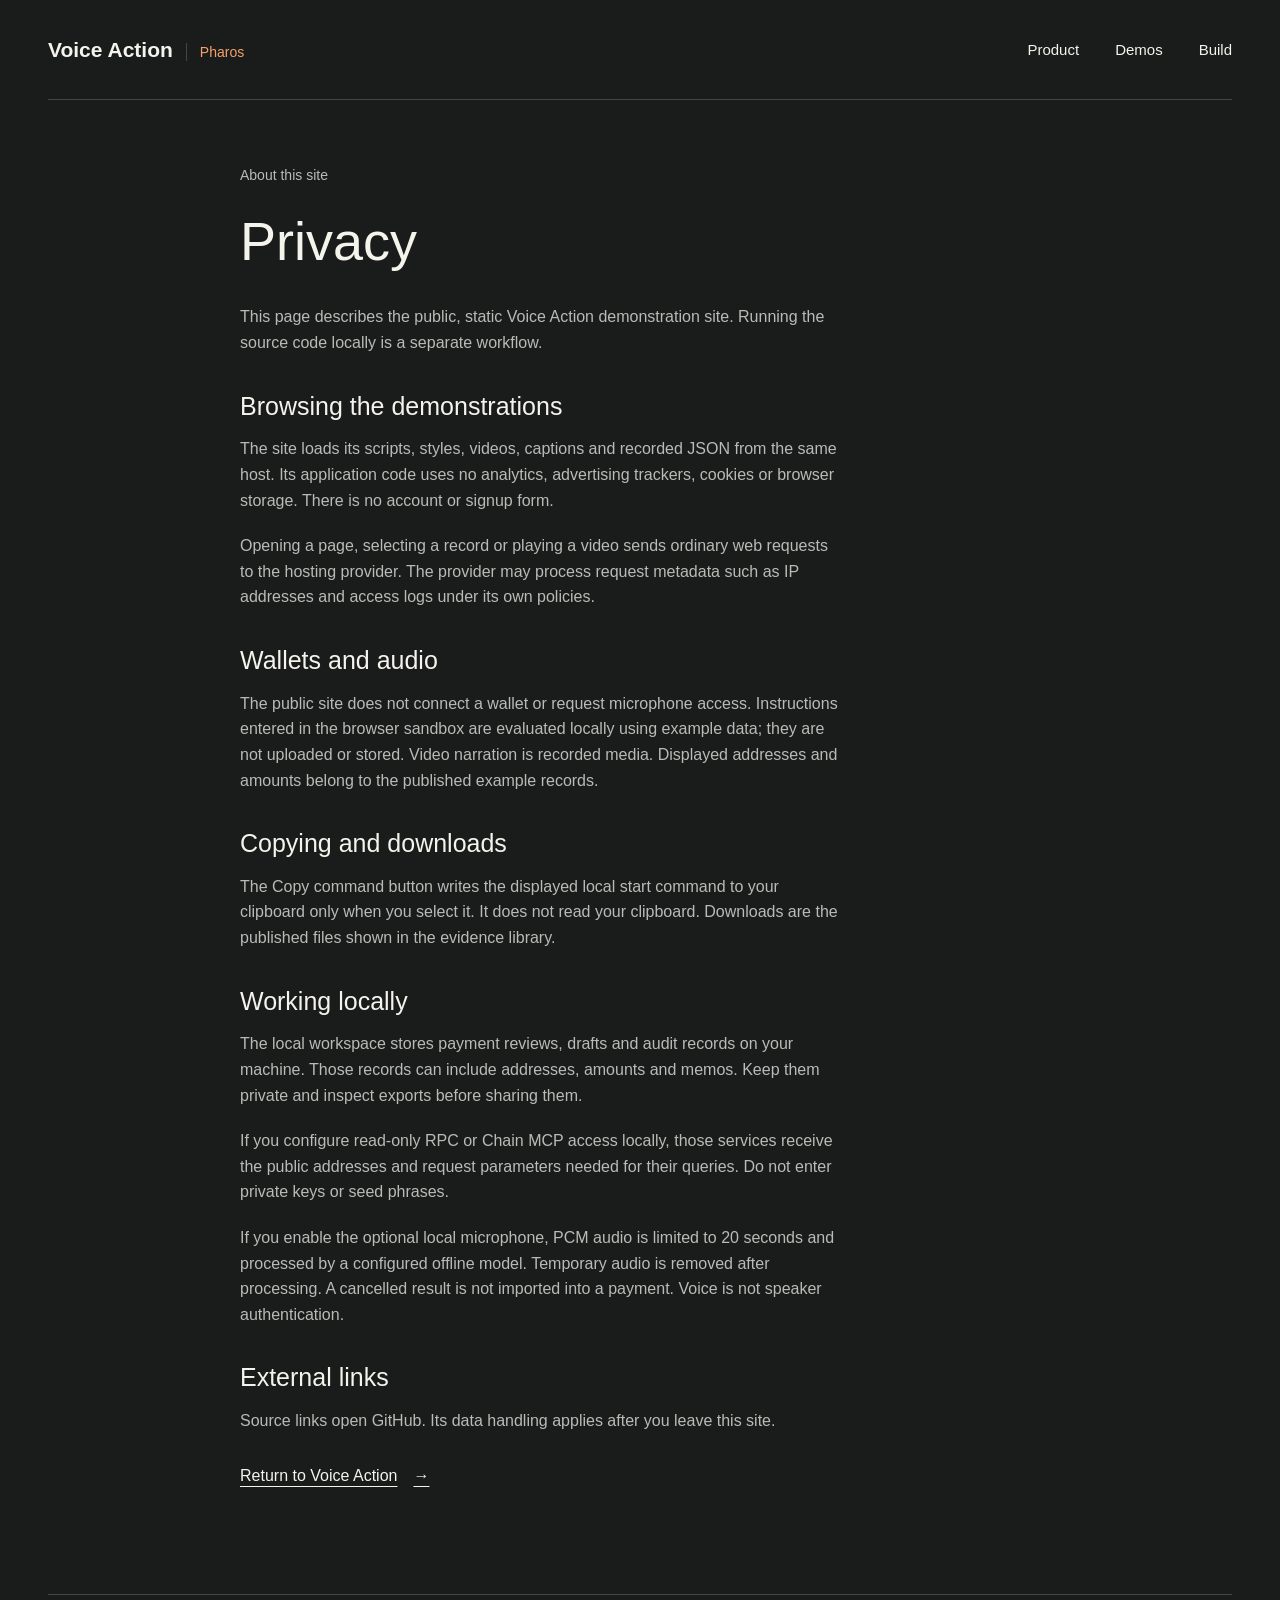
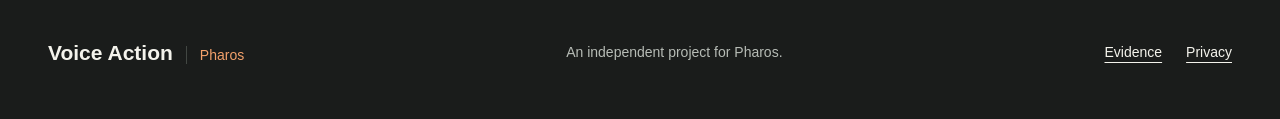
==== site/privacy.html @ 91290935 "Prepare English V2 product, narration, local speech and P1 evidence" ====
<!doctype html>
<html lang="en">
<head>
  <meta charset="utf-8">
  <meta name="viewport" content="width=device-width, initial-scale=1">
  <meta http-equiv="Content-Security-Policy" content="default-src 'self'; script-src 'self'; style-src 'self'; connect-src 'self'; img-src 'self'; media-src 'self'; object-src 'none'; base-uri 'none'; form-action 'none'">
  <meta name="referrer" content="no-referrer">
  <meta name="description" content="How the Voice Action public demonstration site handles data, video playback and local records.">
  <title>Privacy | Pharos Voice Action Gateway</title>
  <link rel="icon" href="icon.svg">
  <link rel="stylesheet" href="product.css">
</head>
<body>
  <a class="skip" href="#main">Skip to content</a>
  <header class="site-header wrap">
    <a class="wordmark" href="./" aria-label="Pharos Voice Action Gateway home">Voice Action<span>Pharos</span></a>
    <nav aria-label="Main navigation"><a href="./#product">Product</a><a href="./#demos">Demos</a><a href="./#build">Build</a></nav>
  </header>
  <main class="legal-page wrap" id="main" tabindex="-1">
    <p class="eyebrow">About this site</p>
    <h1>Privacy</h1>
    <p>This page describes the public, static Voice Action demonstration site. Running the source code locally is a separate workflow.</p>
    <h2>Browsing the demonstrations</h2>
    <p>The site loads its scripts, styles, videos, captions and recorded JSON from the same host. Its application code uses no analytics, advertising trackers, cookies or browser storage. There is no account or signup form.</p>
    <p>Opening a page, selecting a record or playing a video sends ordinary web requests to the hosting provider. The provider may process request metadata such as IP addresses and access logs under its own policies.</p>
    <h2>Wallets and audio</h2>
    <p>The public site does not connect a wallet or request microphone access. Instructions entered in the browser sandbox are evaluated locally using example data; they are not uploaded or stored. Video narration is recorded media. Displayed addresses and amounts belong to the published example records.</p>
    <h2>Copying and downloads</h2>
    <p>The Copy command button writes the displayed local start command to your clipboard only when you select it. It does not read your clipboard. Downloads are the published files shown in the evidence library.</p>
    <h2>Working locally</h2>
    <p>The local workspace stores payment reviews, drafts and audit records on your machine. Those records can include addresses, amounts and memos. Keep them private and inspect exports before sharing them.</p>
    <p>If you configure read-only RPC or Chain MCP access locally, those services receive the public addresses and request parameters needed for their queries. Do not enter private keys or seed phrases.</p>
    <p>If you enable the optional local microphone, PCM audio is limited to 20 seconds and processed by a configured offline model. Temporary audio is removed after processing. A cancelled result is not imported into a payment. Voice is not speaker authentication.</p>
    <h2>External links</h2>
    <p>Source links open GitHub. Its data handling applies after you leave this site.</p>
    <a class="text-link" href="./">Return to Voice Action <span aria-hidden="true">&rarr;</span></a>
  </main>
  <footer class="site-footer wrap">
    <a class="wordmark" href="./">Voice Action<span>Pharos</span></a>
    <p>An independent project for Pharos.</p>
    <nav aria-label="Footer navigation"><a href="./#proof-library">Evidence</a><a href="privacy.html" aria-current="page">Privacy</a></nav>
  </footer>
</body>
</html>
---- site/product.css ----
:root {
  color-scheme: dark;
  --bg: #1a1c1b;
  --surface: #232624;
  --text: #f4f3ec;
  --muted: #b7bcb6;
  --line: #424743;
  --accent: #f3a16b;
  --mono: "SFMono-Regular", Consolas, "Liberation Mono", monospace;
  font-family: -apple-system, BlinkMacSystemFont, "Segoe UI", Helvetica, Arial, sans-serif;
  font-synthesis: none;
  font-size: 16px;
}
* { box-sizing: border-box; letter-spacing: 0; }
html { scroll-behavior: smooth; scroll-padding-top: 24px; }
body { margin: 0; color: var(--text); background: var(--bg); line-height: 1.6; }
[hidden] { display: none !important; }
button, input, select { font: inherit; }
button, a, summary { -webkit-tap-highlight-color: transparent; }
a { color: inherit; text-underline-offset: 5px; text-decoration-thickness: 1px; transition: color 160ms ease; }
a:hover { color: var(--accent); }
button { max-width: 100%; }
p { margin: 0 0 20px; }
h1, h2, h3 { margin: 0 0 20px; line-height: 1.15; font-weight: 500; text-wrap: balance; }
h1, h2, h3, p, a, summary { overflow-wrap: break-word; }
h3 { font-size: 24px; }
section, article, div { min-width: 0; }
.wrap { width: min(1200px, calc(100% - 96px)); margin-inline: auto; }
.muted { color: var(--muted); }
.site-header { display: flex; justify-content: space-between; align-items: center; gap: 24px; min-height: 100px; border-bottom: 1px solid var(--line); }
.wordmark { color: var(--text); display: inline-flex; align-items: baseline; gap: 13px; font-size: 21px; font-weight: 600; line-height: 1.3; text-decoration: none; }
.wordmark span { color: var(--accent); font-size: 14px; font-weight: 500; border-left: 1px solid var(--line); padding-left: 13px; }
.site-header nav { display: flex; gap: 36px; }
.site-header nav a { display: inline-flex; align-items: center; min-height: 44px; text-decoration: none; font-size: 15px; }
.hero { padding-block: 62px 64px; }
.eyebrow { font-size: 14px; font-weight: 500; margin: 0 0 24px; color: var(--accent); }
.hero h1 { font-size: 88px; font-weight: 500; line-height: .98; margin-bottom: 34px; }
.hero h1 span { font-family: Iowan Old Style, "Palatino Linotype", Palatino, Georgia, serif; font-style: italic; font-weight: 400; color: var(--accent); }
.hero-bottom { display: flex; justify-content: space-between; align-items: end; gap: 32px; }
.intro { font-size: 24px; line-height: 1.45; max-width: 550px; margin: 0; }
.hero-action { display: flex; align-items: start; flex-direction: column; gap: 14px; }
.safety { font-size: 14px; color: var(--muted); margin: 0; }
.button { display: inline-flex; gap: 24px; align-items: center; justify-content: space-between; padding: 13px 20px; min-height: 48px; border: 1px solid var(--line); border-radius: 4px; background: transparent; color: var(--text); font-size: 15px; font-weight: 500; text-decoration: none; cursor: pointer; transition: background 160ms ease, color 160ms ease, border-color 160ms ease; }
.button:hover { border-color: var(--accent); color: var(--accent); }
.button:active { transform: translateY(1px); }
.button.primary { color: #211b16; background: var(--accent); border-color: var(--accent); }
.button.primary:hover { background: #ffc498; border-color: #ffc498; color: #211b16; }
.button span { font-size: 21px; }
.text-link { display: inline-flex; align-items: center; gap: 16px; min-height: 44px; font-weight: 500; }
.section-heading { display: flex; align-items: center; justify-content: space-between; gap: 24px; }
.section-heading h2, .section-heading h3, .section-heading p { margin-bottom: 0; }
.section-label { font-size: 20px; }
.section-intro { max-width: 66ch; color: var(--muted); font-size: 17px; }
.section-band { background: var(--surface); border-block: 1px solid var(--line); padding-block: 68px 72px; }
.section-top { align-items: baseline; margin-bottom: 36px; }
.section-top .muted { max-width: 40ch; font-size: 15px; }
.display-heading { font-size: 48px; line-height: 1.1; }
.capability-grid { display: grid; grid-template-columns: repeat(3, minmax(0, 1fr)); column-gap: 44px; margin-top: 50px; }
.capability-grid article { padding: 28px 0 22px; border-top: 1px solid var(--line); }
.capability-grid h3 { margin-block: 16px; font-size: 25px; line-height: 1.25; }
.feature-index { font: 14px/1.5 var(--mono); color: var(--accent); }
.capability-grid p { color: var(--muted); font-size: 16px; max-width: 40ch; }
.build-section { display: grid; grid-template-columns: minmax(0, 1fr) minmax(0, 1.15fr); gap: 90px; padding-block: 90px 64px; }
.build-heading .section-intro { margin-top: 28px; }
.quick-start { padding-top: 7px; }
.quick-start .section-heading { margin-bottom: 24px; }
.quick-start .section-heading .muted { font-size: 14px; }
.quick-start p { font-size: 15px; }
.quick-start pre { margin: 20px 0 16px; }
pre { overflow: auto; max-width: 100%; padding: 22px; background: #141615; border: 1px solid var(--line); border-radius: 4px; font: 14px/1.7 var(--mono); tab-size: 2; }
code { font-family: var(--mono); font-size: .9em; }
pre code { font-size: inherit; }
.local-address { display: block; margin-top: 8px; color: var(--text); overflow-wrap: anywhere; }
.copy-status { margin-block: 10px; min-height: 24px; color: var(--accent); }
details { margin: 0; }
summary { min-height: 48px; padding: 13px 0; cursor: pointer; font-size: 16px; }
summary::marker { color: var(--accent); }
summary:hover { color: var(--accent); }
.site-footer { display: flex; align-items: center; justify-content: space-between; flex-wrap: wrap; gap: 24px; border-top: 1px solid var(--line); padding-block: 36px 44px; }
.site-footer p { color: var(--muted); font-size: 14px; margin: 0; }
.site-footer nav { display: flex; gap: 24px; }
.site-footer nav a { display: inline-flex; align-items: center; min-height: 44px; font-size: 14px; }
.skip { position: fixed; top: 12px; left: 16px; padding: 12px 20px; background: var(--text); color: var(--bg); z-index: 10; transform: translateY(-180%); }
.skip:focus { transform: translateY(0); }
:focus-visible { outline: 2px solid var(--accent); outline-offset: 5px; }
.legal-page { padding-block: 64px 96px; max-width: 800px; }
.legal-page h1 { font-size: 54px; margin-bottom: 32px; }
.legal-page h2 { font-size: 25px; margin-block: 36px 16px; }
.legal-page p { color: var(--muted); max-width: 68ch; }
.error-page { min-height: 65vh; padding-block: 80px; }
.error-page h1 { font-size: 64px; }
.error-page p { max-width: 48ch; color: var(--muted); }
.error-links { display: flex; align-items: center; flex-wrap: wrap; gap: 24px; margin-top: 32px; }
@media (min-width: 1500px) {
  .hero { padding-block: 72px; }
}
@media (max-width: 1000px) {
  .wrap { width: calc(100% - 64px); }
  .hero h1 { font-size: 76px; }
  .hero-bottom { align-items: start; flex-direction: column; gap: 24px; }
  .hero-action { flex-direction: row; align-items: center; gap: 24px; flex-wrap: wrap; }
  .capability-grid { grid-template-columns: repeat(2, minmax(0, 1fr)); gap: 0 32px; }
  .build-section { gap: 40px; }
  .display-heading { font-size: 42px; }
}
@media (max-width: 700px) {
  .wrap { width: calc(100% - 40px); }
  .site-header { flex-wrap: wrap; gap: 8px; padding-block: 20px 12px; }
  .site-header nav { gap: 28px; }
  .hero { padding-block: 42px 48px; }
  .hero h1 { font-size: 60px; }
  .intro { font-size: 22px; }
  .hero-action { gap: 15px; }
  .section-top { flex-direction: column; gap: 16px; }
  .section-band { padding-block: 48px; }
  .display-heading { font-size: 36px; }
  .build-section { grid-template-columns: minmax(0, 1fr); gap: 36px; padding-block: 54px 40px; }
  .section-label { font-size: 18px; }
  .site-footer { flex-direction: column; align-items: start; gap: 16px; }
  .legal-page h1 { font-size: 42px; }
  .error-page h1 { font-size: 44px; }
}
@media (max-width: 420px) {
  .wrap { width: calc(100% - 32px); }
  .site-header nav { width: 100%; justify-content: space-between; gap: 16px; }
  .hero { padding-block: 28px 32px; }
  .hero h1 { font-size: 48px; margin-bottom: 24px; }
  .hero .eyebrow { font-size: 14px; margin-bottom: 16px; }
  .hero-bottom { gap: 20px; }
  .intro { font-size: 20px; }
  .desktop-break { display: none; }
  .hero-action { align-items: start; flex-direction: column; }
  .safety { font-size: 14px; max-width: 27ch; }
  .demo-section > .section-heading { align-items: start; flex-direction: column; gap: 12px; }
  .display-heading { font-size: 32px; }
  .capability-grid { grid-template-columns: minmax(0, 1fr); margin-top: 32px; }
  .capability-grid article { padding-block: 25px 16px; }
  .capability-grid h3 { font-size: 24px; }
  pre { padding: 16px; }
}
@media (prefers-reduced-motion: reduce) {
  html { scroll-behavior: auto; }
  *, *::before, *::after { transition: none !important; animation: none !important; }
  .button:active { transform: none; }
}

.sandbox-section{display:grid;grid-template-columns:.8fr 1.2fr;gap:90px;padding:52px 0 80px;border-top:1px solid var(--line)}
.sandbox-section h2{font-size:48px;line-height:1.08;font-weight:500}.sandbox-section form{padding:28px;background:var(--surface);border-radius:8px}
.sandbox-section label{display:block;font-size:15px;margin-bottom:8px}.sandbox-section input,.sandbox-section select{width:100%;min-height:48px;border:1px solid var(--line);background:#191d1a;color:var(--text);padding:10px;font:inherit;border-radius:4px}
.sandbox-settings{display:grid;grid-template-columns:1fr 1fr;gap:16px;margin:20px 0}.sandbox-section button{width:100%}#sandbox-result{padding-top:22px;min-height:190px}#sandbox-result h3{font-size:25px;margin-bottom:12px}#sandbox-result p{margin:.5rem 0;font-size:15px}#sandbox-result .pass{color:#c8ddc8}#sandbox-result .fail{color:#ffbc9a}
@media(max-width:760px){.sandbox-section{grid-template-columns:1fr;gap:26px;padding-top:32px}.sandbox-section h2{font-size:38px}.sandbox-section form{padding:20px}.sandbox-settings{grid-template-columns:1fr}}
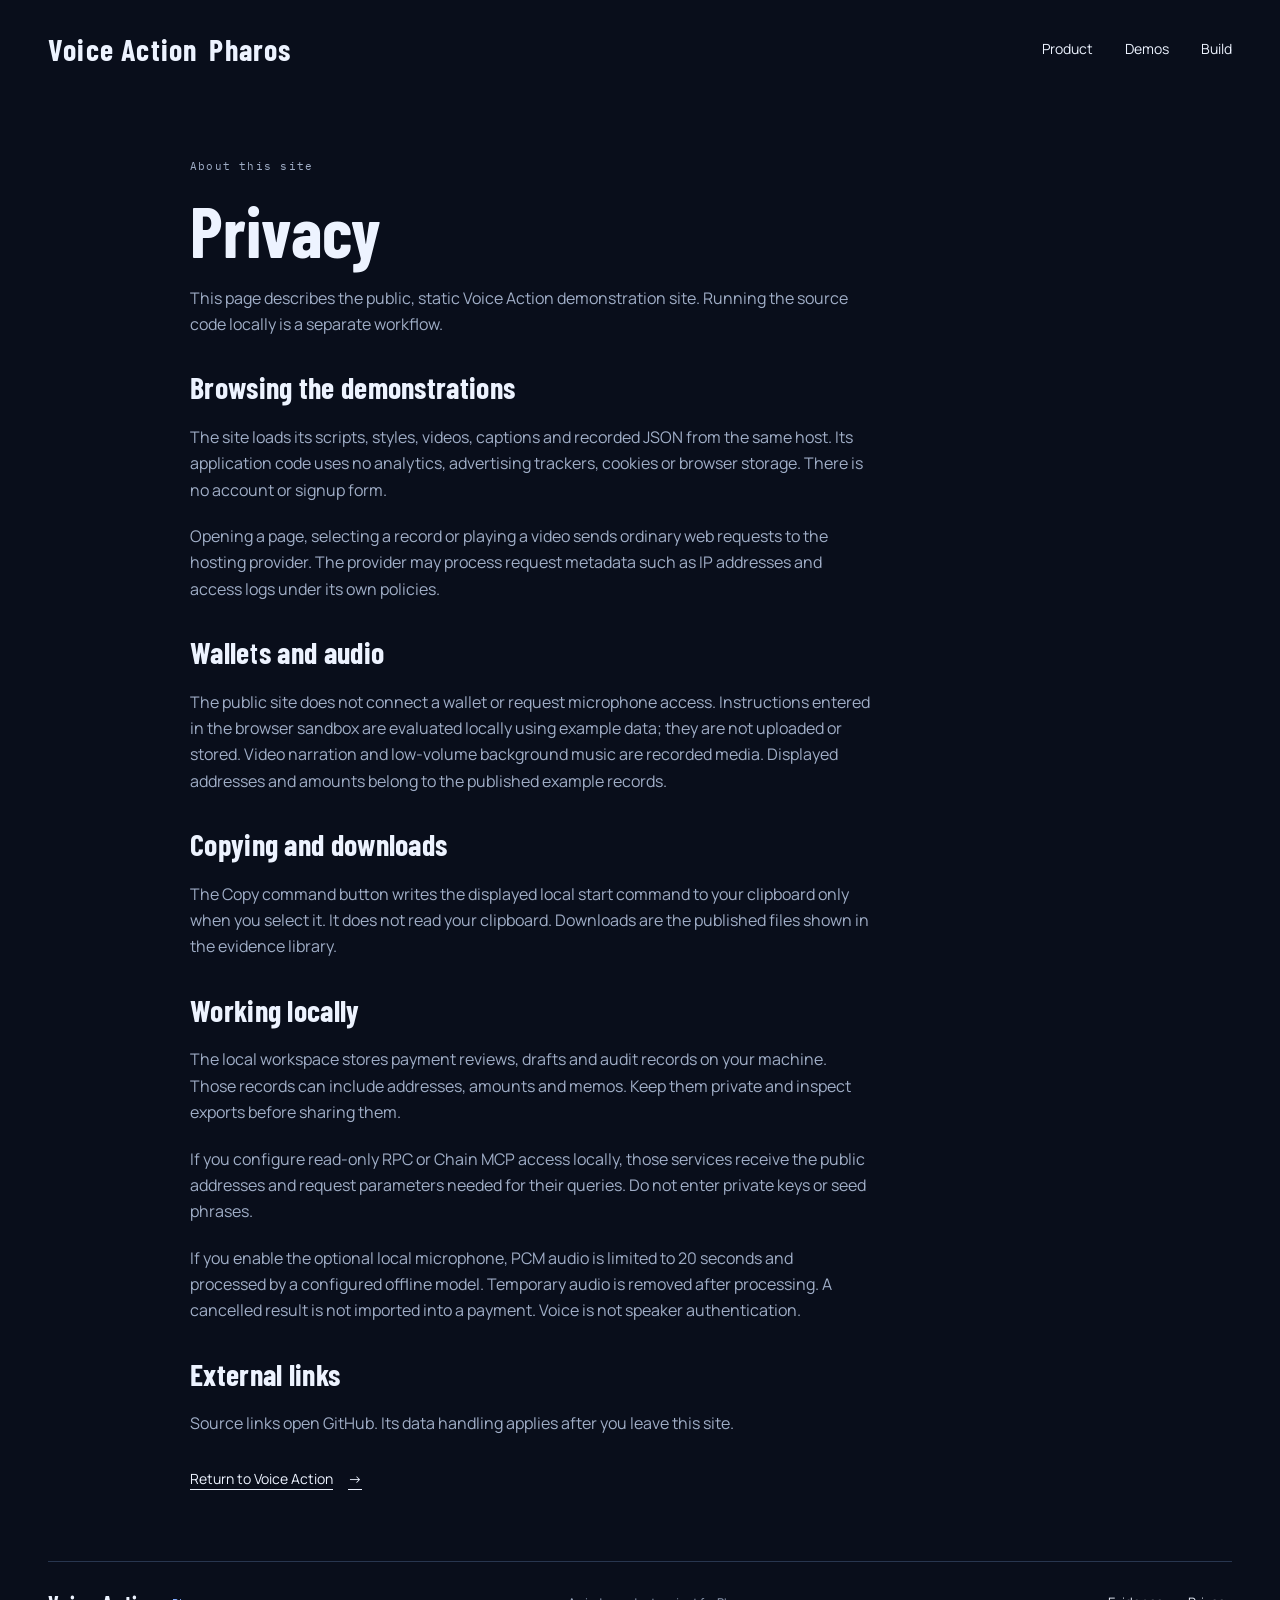
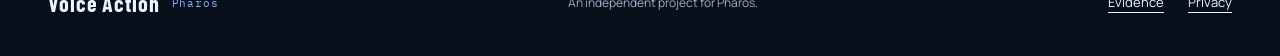
==== commit 0fc9765c: "Add quiet ducked Our Future music beneath MCY demos" ====
--- a/site/privacy.html
+++ b/site/privacy.html
@@ -24,7 +24,7 @@
     <p>The site loads its scripts, styles, videos, captions and recorded JSON from the same host. Its application code uses no analytics, advertising trackers, cookies or browser storage. There is no account or signup form.</p>
     <p>Opening a page, selecting a record or playing a video sends ordinary web requests to the hosting provider. The provider may process request metadata such as IP addresses and access logs under its own policies.</p>
     <h2>Wallets and audio</h2>
-    <p>The public site does not connect a wallet or request microphone access. Instructions entered in the browser sandbox are evaluated locally using example data; they are not uploaded or stored. Video narration is recorded media. Displayed addresses and amounts belong to the published example records.</p>
+    <p>The public site does not connect a wallet or request microphone access. Instructions entered in the browser sandbox are evaluated locally using example data; they are not uploaded or stored. Video narration and low-volume background music are recorded media. Displayed addresses and amounts belong to the published example records.</p>
     <h2>Copying and downloads</h2>
     <p>The Copy command button writes the displayed local start command to your clipboard only when you select it. It does not read your clipboard. Downloads are the published files shown in the evidence library.</p>
     <h2>Working locally</h2>
--- a/site/product.css
+++ b/site/product.css
@@ -1,151 +1,25 @@
-:root {
-  color-scheme: dark;
-  --bg: #1a1c1b;
-  --surface: #232624;
-  --text: #f4f3ec;
-  --muted: #b7bcb6;
-  --line: #424743;
-  --accent: #f3a16b;
-  --mono: "SFMono-Regular", Consolas, "Liberation Mono", monospace;
-  font-family: -apple-system, BlinkMacSystemFont, "Segoe UI", Helvetica, Arial, sans-serif;
-  font-synthesis: none;
-  font-size: 16px;
-}
-* { box-sizing: border-box; letter-spacing: 0; }
-html { scroll-behavior: smooth; scroll-padding-top: 24px; }
-body { margin: 0; color: var(--text); background: var(--bg); line-height: 1.6; }
-[hidden] { display: none !important; }
-button, input, select { font: inherit; }
-button, a, summary { -webkit-tap-highlight-color: transparent; }
-a { color: inherit; text-underline-offset: 5px; text-decoration-thickness: 1px; transition: color 160ms ease; }
-a:hover { color: var(--accent); }
-button { max-width: 100%; }
-p { margin: 0 0 20px; }
-h1, h2, h3 { margin: 0 0 20px; line-height: 1.15; font-weight: 500; text-wrap: balance; }
-h1, h2, h3, p, a, summary { overflow-wrap: break-word; }
-h3 { font-size: 24px; }
-section, article, div { min-width: 0; }
-.wrap { width: min(1200px, calc(100% - 96px)); margin-inline: auto; }
-.muted { color: var(--muted); }
-.site-header { display: flex; justify-content: space-between; align-items: center; gap: 24px; min-height: 100px; border-bottom: 1px solid var(--line); }
-.wordmark { color: var(--text); display: inline-flex; align-items: baseline; gap: 13px; font-size: 21px; font-weight: 600; line-height: 1.3; text-decoration: none; }
-.wordmark span { color: var(--accent); font-size: 14px; font-weight: 500; border-left: 1px solid var(--line); padding-left: 13px; }
-.site-header nav { display: flex; gap: 36px; }
-.site-header nav a { display: inline-flex; align-items: center; min-height: 44px; text-decoration: none; font-size: 15px; }
-.hero { padding-block: 62px 64px; }
-.eyebrow { font-size: 14px; font-weight: 500; margin: 0 0 24px; color: var(--accent); }
-.hero h1 { font-size: 88px; font-weight: 500; line-height: .98; margin-bottom: 34px; }
-.hero h1 span { font-family: Iowan Old Style, "Palatino Linotype", Palatino, Georgia, serif; font-style: italic; font-weight: 400; color: var(--accent); }
-.hero-bottom { display: flex; justify-content: space-between; align-items: end; gap: 32px; }
-.intro { font-size: 24px; line-height: 1.45; max-width: 550px; margin: 0; }
-.hero-action { display: flex; align-items: start; flex-direction: column; gap: 14px; }
-.safety { font-size: 14px; color: var(--muted); margin: 0; }
-.button { display: inline-flex; gap: 24px; align-items: center; justify-content: space-between; padding: 13px 20px; min-height: 48px; border: 1px solid var(--line); border-radius: 4px; background: transparent; color: var(--text); font-size: 15px; font-weight: 500; text-decoration: none; cursor: pointer; transition: background 160ms ease, color 160ms ease, border-color 160ms ease; }
-.button:hover { border-color: var(--accent); color: var(--accent); }
-.button:active { transform: translateY(1px); }
-.button.primary { color: #211b16; background: var(--accent); border-color: var(--accent); }
-.button.primary:hover { background: #ffc498; border-color: #ffc498; color: #211b16; }
-.button span { font-size: 21px; }
-.text-link { display: inline-flex; align-items: center; gap: 16px; min-height: 44px; font-weight: 500; }
-.section-heading { display: flex; align-items: center; justify-content: space-between; gap: 24px; }
-.section-heading h2, .section-heading h3, .section-heading p { margin-bottom: 0; }
-.section-label { font-size: 20px; }
-.section-intro { max-width: 66ch; color: var(--muted); font-size: 17px; }
-.section-band { background: var(--surface); border-block: 1px solid var(--line); padding-block: 68px 72px; }
-.section-top { align-items: baseline; margin-bottom: 36px; }
-.section-top .muted { max-width: 40ch; font-size: 15px; }
-.display-heading { font-size: 48px; line-height: 1.1; }
-.capability-grid { display: grid; grid-template-columns: repeat(3, minmax(0, 1fr)); column-gap: 44px; margin-top: 50px; }
-.capability-grid article { padding: 28px 0 22px; border-top: 1px solid var(--line); }
-.capability-grid h3 { margin-block: 16px; font-size: 25px; line-height: 1.25; }
-.feature-index { font: 14px/1.5 var(--mono); color: var(--accent); }
-.capability-grid p { color: var(--muted); font-size: 16px; max-width: 40ch; }
-.build-section { display: grid; grid-template-columns: minmax(0, 1fr) minmax(0, 1.15fr); gap: 90px; padding-block: 90px 64px; }
-.build-heading .section-intro { margin-top: 28px; }
-.quick-start { padding-top: 7px; }
-.quick-start .section-heading { margin-bottom: 24px; }
-.quick-start .section-heading .muted { font-size: 14px; }
-.quick-start p { font-size: 15px; }
-.quick-start pre { margin: 20px 0 16px; }
-pre { overflow: auto; max-width: 100%; padding: 22px; background: #141615; border: 1px solid var(--line); border-radius: 4px; font: 14px/1.7 var(--mono); tab-size: 2; }
-code { font-family: var(--mono); font-size: .9em; }
-pre code { font-size: inherit; }
-.local-address { display: block; margin-top: 8px; color: var(--text); overflow-wrap: anywhere; }
-.copy-status { margin-block: 10px; min-height: 24px; color: var(--accent); }
-details { margin: 0; }
-summary { min-height: 48px; padding: 13px 0; cursor: pointer; font-size: 16px; }
-summary::marker { color: var(--accent); }
-summary:hover { color: var(--accent); }
-.site-footer { display: flex; align-items: center; justify-content: space-between; flex-wrap: wrap; gap: 24px; border-top: 1px solid var(--line); padding-block: 36px 44px; }
-.site-footer p { color: var(--muted); font-size: 14px; margin: 0; }
-.site-footer nav { display: flex; gap: 24px; }
-.site-footer nav a { display: inline-flex; align-items: center; min-height: 44px; font-size: 14px; }
-.skip { position: fixed; top: 12px; left: 16px; padding: 12px 20px; background: var(--text); color: var(--bg); z-index: 10; transform: translateY(-180%); }
-.skip:focus { transform: translateY(0); }
-:focus-visible { outline: 2px solid var(--accent); outline-offset: 5px; }
-.legal-page { padding-block: 64px 96px; max-width: 800px; }
-.legal-page h1 { font-size: 54px; margin-bottom: 32px; }
-.legal-page h2 { font-size: 25px; margin-block: 36px 16px; }
-.legal-page p { color: var(--muted); max-width: 68ch; }
-.error-page { min-height: 65vh; padding-block: 80px; }
-.error-page h1 { font-size: 64px; }
-.error-page p { max-width: 48ch; color: var(--muted); }
-.error-links { display: flex; align-items: center; flex-wrap: wrap; gap: 24px; margin-top: 32px; }
-@media (min-width: 1500px) {
-  .hero { padding-block: 72px; }
-}
-@media (max-width: 1000px) {
-  .wrap { width: calc(100% - 64px); }
-  .hero h1 { font-size: 76px; }
-  .hero-bottom { align-items: start; flex-direction: column; gap: 24px; }
-  .hero-action { flex-direction: row; align-items: center; gap: 24px; flex-wrap: wrap; }
-  .capability-grid { grid-template-columns: repeat(2, minmax(0, 1fr)); gap: 0 32px; }
-  .build-section { gap: 40px; }
-  .display-heading { font-size: 42px; }
-}
-@media (max-width: 700px) {
-  .wrap { width: calc(100% - 40px); }
-  .site-header { flex-wrap: wrap; gap: 8px; padding-block: 20px 12px; }
-  .site-header nav { gap: 28px; }
-  .hero { padding-block: 42px 48px; }
-  .hero h1 { font-size: 60px; }
-  .intro { font-size: 22px; }
-  .hero-action { gap: 15px; }
-  .section-top { flex-direction: column; gap: 16px; }
-  .section-band { padding-block: 48px; }
-  .display-heading { font-size: 36px; }
-  .build-section { grid-template-columns: minmax(0, 1fr); gap: 36px; padding-block: 54px 40px; }
-  .section-label { font-size: 18px; }
-  .site-footer { flex-direction: column; align-items: start; gap: 16px; }
-  .legal-page h1 { font-size: 42px; }
-  .error-page h1 { font-size: 44px; }
-}
-@media (max-width: 420px) {
-  .wrap { width: calc(100% - 32px); }
-  .site-header nav { width: 100%; justify-content: space-between; gap: 16px; }
-  .hero { padding-block: 28px 32px; }
-  .hero h1 { font-size: 48px; margin-bottom: 24px; }
-  .hero .eyebrow { font-size: 14px; margin-bottom: 16px; }
-  .hero-bottom { gap: 20px; }
-  .intro { font-size: 20px; }
-  .desktop-break { display: none; }
-  .hero-action { align-items: start; flex-direction: column; }
-  .safety { font-size: 14px; max-width: 27ch; }
-  .demo-section > .section-heading { align-items: start; flex-direction: column; gap: 12px; }
-  .display-heading { font-size: 32px; }
-  .capability-grid { grid-template-columns: minmax(0, 1fr); margin-top: 32px; }
-  .capability-grid article { padding-block: 25px 16px; }
-  .capability-grid h3 { font-size: 24px; }
-  pre { padding: 16px; }
-}
-@media (prefers-reduced-motion: reduce) {
-  html { scroll-behavior: auto; }
-  *, *::before, *::after { transition: none !important; animation: none !important; }
-  .button:active { transform: none; }
-}
-
-.sandbox-section{display:grid;grid-template-columns:.8fr 1.2fr;gap:90px;padding:52px 0 80px;border-top:1px solid var(--line)}
-.sandbox-section h2{font-size:48px;line-height:1.08;font-weight:500}.sandbox-section form{padding:28px;background:var(--surface);border-radius:8px}
-.sandbox-section label{display:block;font-size:15px;margin-bottom:8px}.sandbox-section input,.sandbox-section select{width:100%;min-height:48px;border:1px solid var(--line);background:#191d1a;color:var(--text);padding:10px;font:inherit;border-radius:4px}
-.sandbox-settings{display:grid;grid-template-columns:1fr 1fr;gap:16px;margin:20px 0}.sandbox-section button{width:100%}#sandbox-result{padding-top:22px;min-height:190px}#sandbox-result h3{font-size:25px;margin-bottom:12px}#sandbox-result p{margin:.5rem 0;font-size:15px}#sandbox-result .pass{color:#c8ddc8}#sandbox-result .fail{color:#ffbc9a}
-@media(max-width:760px){.sandbox-section{grid-template-columns:1fr;gap:26px;padding-top:32px}.sandbox-section h2{font-size:38px}.sandbox-section form{padding:20px}.sandbox-settings{grid-template-columns:1fr}}
+/* Restored Pharos blue-motion system. Existing local fonts, no external assets. */
+@font-face{font-family:Barlow;src:url('fonts/barlow-condensed-700.ttf') format('truetype');font-weight:700;font-display:swap}
+@font-face{font-family:Barlow;src:url('fonts/barlow-condensed-600-italic.ttf') format('truetype');font-weight:600;font-style:italic;font-display:swap}
+@font-face{font-family:Manrope;src:url('fonts/manrope-400.ttf') format('truetype');font-weight:400;font-display:swap}
+@font-face{font-family:Manrope;src:url('fonts/manrope-700.ttf') format('truetype');font-weight:700;font-display:swap}
+@font-face{font-family:Plex;src:url('fonts/ibm-plex-mono-400.ttf') format('truetype');font-weight:400;font-display:swap}
+:root{color-scheme:dark;--bg:#090e1b;--surface:#111a2c;--surface-raised:#152139;--text:#edf3ff;--muted:#a0aec7;--line:#28364f;--accent:#82adff;--solid:#2563eb;--mono:Plex,monospace;--display:Barlow,'Arial Narrow',sans-serif;--ease:cubic-bezier(.2,.8,.2,1);font-family:Manrope,'Avenir Next',sans-serif;font-synthesis:none}
+*{box-sizing:border-box}html{scroll-behavior:smooth;scroll-padding-top:28px}body{margin:0;color:var(--text);background:var(--bg);font-size:16px;line-height:1.65;isolation:isolate}a{color:inherit;text-underline-offset:5px}a:hover{color:var(--accent)}button,input,select,textarea{font:inherit}button,a,summary{-webkit-tap-highlight-color:transparent}button,summary,select{cursor:pointer}button{max-width:100%}button:disabled{opacity:.5;cursor:not-allowed}[hidden]{display:none!important}:focus-visible{outline:2px solid var(--accent);outline-offset:5px}::selection{background:var(--accent);color:var(--bg)}section,article,div{min-width:0}svg{fill:none;stroke:currentColor;stroke-width:1.7;stroke-linecap:round;stroke-linejoin:round}p{margin:0 0 20px}h1,h2,h3{margin:0 0 20px;line-height:1.05;text-wrap:balance}h1,h2,h3,p,a,summary{overflow-wrap:break-word}h2,h3{font-family:var(--display);font-weight:700;letter-spacing:.01em}h2{font-size:48px}h3{font-size:28px}.wrap{width:min(1280px,calc(100% - 96px));margin-inline:auto}.muted{color:var(--muted)}.skip{position:fixed;top:-100px;left:20px;z-index:20;background:var(--accent);color:var(--bg);padding:12px 20px}.skip:focus{top:12px}
+.ambient{position:fixed;inset:0;z-index:-1;pointer-events:none;overflow:hidden}.ambient span{position:absolute;width:70vw;aspect-ratio:1;background:radial-gradient(circle,#336adb13,transparent 66%);animation:ambient-drift 22s ease-in-out infinite alternate}.ambient span:first-child{top:-50%;right:-25%}.ambient span:nth-child(2){top:35%;left:-40%;animation-delay:-8s}.ambient span:last-child{bottom:-45%;right:0;animation-delay:-14s}
+.site-header{display:flex;align-items:center;justify-content:space-between;gap:30px;min-height:98px}.wordmark{display:inline-flex;align-items:center;gap:12px;font:700 30px/1 var(--display);text-decoration:none;letter-spacing:.04em;white-space:nowrap}.wordmark svg{width:38px;height:38px;color:var(--accent);stroke-width:2}.wordmark span{display:block}.wordmark small{display:block;font:10px/1.4 var(--mono);letter-spacing:.08em;margin-top:6px;color:var(--muted)}.site-header nav{display:flex;gap:32px}.site-header nav a{font-size:14px;text-decoration:none;min-height:44px;display:flex;align-items:center}.site-header nav a[aria-current]{color:var(--accent)}.header-actions{display:flex;align-items:center;gap:18px}.motion-toggle{border:1px solid var(--line);background:transparent;color:var(--muted);padding:9px 11px;border-radius:5px;font:11px/1.5 var(--mono);min-height:40px}.motion-toggle:hover{border-color:var(--accent);color:var(--text)}.live-chip,.boundary-chip{display:inline-flex;align-items:center;gap:8px;font:11px/1.5 var(--mono);letter-spacing:.04em;color:var(--muted);white-space:nowrap}.live-chip i,.boundary-chip i{width:5px;height:5px;border-radius:50%;background:var(--accent)}
+.signal-rail{height:32px;overflow:hidden;border-block:1px solid #1d3155;background:#0b1426;color:#8faedc;font:10px/1 var(--mono);letter-spacing:.1em}.signal-track{display:flex;width:max-content;animation:signal-slide 30s linear infinite}.signal-group{display:flex;align-items:center;flex-shrink:0;height:32px}.signal-group span{padding-inline:30px;white-space:nowrap}.signal-group i{width:4px;height:4px;background:var(--accent);transform:rotate(45deg);flex-shrink:0}
+.hero{position:relative;padding-top:64px;padding-bottom:42px;display:grid;grid-template-columns:minmax(0,1.35fr) minmax(0,.85fr);column-gap:28px;align-items:center}.hero-copy{position:relative;z-index:2;max-width:800px}.eyebrow{display:flex;align-items:center;gap:12px;margin:0 0 20px;font:11px/1.5 var(--mono);letter-spacing:.11em;color:var(--accent)}.eyebrow>span{width:24px;height:1px;background:currentColor}.hero h1{font:700 clamp(64px,7.5vw,112px)/.94 var(--display);letter-spacing:-.005em;margin:0 0 26px}.display-line{display:block}.verb-line{display:block;overflow:hidden;height:1.06em;position:relative;padding-bottom:.07em}.hero h1 em{font:600 italic 1em/.94 var(--display);color:var(--accent)}#hero-verb{display:grid;animation:verb-cycle 12s var(--ease) infinite}#hero-verb span{display:block;height:1.06em;white-space:nowrap}.type-caret{display:none}.intro{font-size:17px;line-height:1.7;max-width:44ch;color:var(--muted)}.hero-actions{display:flex;align-items:center;gap:26px;margin:28px 0 18px}.button{display:inline-flex;align-items:center;justify-content:space-between;gap:28px;min-height:50px;padding:13px 20px;border:1px solid var(--line);border-radius:5px;background:transparent;color:var(--text);font-size:14px;font-weight:700;text-decoration:none;transition:background .2s,border-color .2s,transform .2s}.button:hover{border-color:var(--accent);color:var(--text);background:#82adff10}.button:active{transform:translateY(1px)}.button.primary{background:var(--solid);border-color:#5b8cfc;color:white;box-shadow:0 4px 20px #2563eb26,inset 0 1px #ffffff15}.button.primary:hover{background:#3375f7;box-shadow:0 5px 26px #2563eb40}.button span{font-size:21px}.text-link{display:inline-flex;align-items:center;gap:15px;min-height:44px;font-size:14px}.safety{font-size:12px;color:var(--muted);margin:0}.live-readout{display:grid;grid-template-columns:auto 1fr auto;align-items:center;gap:16px;margin-top:26px;padding:11px 0;border-block:1px solid #263b60;font:10px/1.5 var(--mono);color:var(--muted);max-width:600px}.live-readout span{display:flex;gap:8px;align-items:center}.live-readout i{width:5px;height:5px;background:var(--accent);border-radius:50%;animation:signal-pulse 2s ease-in-out infinite}.live-readout strong{font-weight:400;color:var(--text)}.live-readout b{font-weight:400;color:#8ca4c9}
+.hero-orbit{position:relative;width:min(100%,410px);aspect-ratio:1;justify-self:end;display:grid;place-items:center;transform:perspective(850px) rotateY(var(--tilt-y,0deg)) rotateX(var(--tilt-x,0deg));transition:transform .4s var(--ease)}.hero-orbit::before{content:'';position:absolute;inset:0;border-radius:50%;background:radial-gradient(circle,#387aff33,transparent 67%)}.orbit-ring{position:absolute;border:1px solid #709cdf45;border-radius:50%;animation:orbit-spin 24s linear infinite}.ring-one{inset:3%;border-style:dashed}.ring-two{inset:16%;border-color:#709cdf30;animation-duration:17s;animation-direction:reverse}.orbit-ring::after{content:'';position:absolute;left:50%;top:-3px;width:6px;height:6px;border-radius:50%;background:var(--accent);box-shadow:0 0 15px #82adff8a}.coin-float{position:relative;width:56%;aspect-ratio:1;animation:coin-float 5s ease-in-out infinite}.orbit-core{position:absolute;inset:0;border-radius:50%;display:flex;flex-direction:column;align-items:center;justify-content:center;background:linear-gradient(132deg,#e0edff,#92baff 19%,#3765c1 47%,#aac8ff 74%,#5081dc);border:1px solid #c8dfff;transform:rotate(-24deg) rotateY(-26deg) rotateX(12deg);box-shadow:1px 1px #3c63ae,3px 3px #18326a,5px 5px #7fa9f2,7px 7px #23457f,9px 9px #4b77c5,11px 11px #152b59,22px 26px 35px #0009,inset 0 0 12px #e5f0ffa6;color:#142e63}.orbit-core::before{content:'';position:absolute;inset:12px;border:2px solid #416cae;border-radius:50%;box-shadow:0 1px #d2e4ff,inset 0 2px 2px #ccdeff}.orbit-core svg{width:42%;height:42%;stroke-width:5;stroke-linecap:square;filter:drop-shadow(0 1px #e0edff)}.coin-word,.coin-code{font:11px/1.4 var(--mono);letter-spacing:.15em}.coin-word{margin-bottom:10px}.coin-code{margin-top:10px;font-size:9px}.orbit-label{position:absolute;background:var(--bg);color:#a6bce2;font:10px/1.4 var(--mono);padding:5px;letter-spacing:.12em}.label-one{left:1%;top:30%}.label-two{right:0;top:48%}.label-three{left:14%;bottom:8%}.orbit-data{position:absolute;inset:25% 7%;display:flex;align-items:center;justify-content:space-between;color:#7394c8;font:8px/1 var(--mono);animation:orbit-spin 33s linear infinite reverse}.orbit-data span{background:var(--bg);padding:3px}.orbit-scan{position:absolute;inset:8%;border-radius:50%;overflow:hidden;transform:rotate(-28deg)}.orbit-scan::after{content:'';position:absolute;inset:-20% auto -20% 48%;width:1px;background:linear-gradient(transparent,#82adffcc,transparent);animation:scan-sweep 5s ease-in-out infinite;box-shadow:0 0 16px #82adff55}
+.hero-proof-grid{grid-column:1/-1;display:grid;grid-template-columns:repeat(4,minmax(0,1fr));margin-top:62px;border-top:1px solid var(--line)}.hero-proof-grid article{position:relative;display:grid;grid-template-columns:auto 1fr;gap:0 13px;padding:20px 24px;border-right:1px solid var(--line)}.hero-proof-grid article:first-child{padding-left:0}.hero-proof-grid article:last-child{border:0}.hero-proof-grid article>span{grid-row:span 2;font:11px/1.5 var(--mono);color:var(--accent);padding-top:5px}.hero-proof-grid strong{font-size:15px;font-weight:700}.hero-proof-grid small{font-size:11px;color:var(--muted);margin-top:4px}.hero-proof-grid article::before{content:'';position:absolute;top:-1px;left:0;height:1px;width:24%;background:var(--accent);animation:rail-breathe 6s ease-in-out infinite}.hero-proof-grid article:nth-child(2)::before{animation-delay:1s}.hero-proof-grid article:nth-child(3)::before{animation-delay:2s}.hero-proof-grid article:nth-child(4)::before{animation-delay:3s}
+.section-heading{display:flex;align-items:center;justify-content:space-between;gap:24px}.section-heading h2,.section-heading h3,.section-heading p{margin-bottom:0}.section-intro{color:var(--muted);font-size:16px;max-width:66ch}.section-label{font-size:42px}.sandbox-section{padding-block:54px 82px}.sandbox-heading{margin-bottom:32px}.sandbox-heading h2{font-size:54px;line-height:1.02}.sandbox-heading h2 em{font-weight:600;color:var(--accent)}.product-workspace{position:relative;display:grid;grid-template-columns:1fr 1fr;border:1px solid #3b527b;border-radius:12px;background:linear-gradient(132deg,#12213d,#0e182b 55%,#111d32);box-shadow:0 24px 80px #03071577,inset 0 1px #a9c5ff15}.product-workspace::after{content:'';position:absolute;inset:12px -8px -9px 10px;z-index:-1;border:1px solid #233855;border-radius:12px;background:#0a1527}.command-panel,.decision-panel{padding:30px;min-width:0}.command-panel{border-right:1px solid var(--line)}.panel-kicker{display:flex;align-items:center;gap:11px;font-size:15px;font-weight:700;margin-bottom:26px}.panel-kicker>span{font:11px/1.5 var(--mono);color:var(--accent);border:1px solid #3b5682;border-radius:50%;width:28px;height:28px;display:grid;place-items:center}.panel-kicker>b{font:9px/1.5 var(--mono);color:var(--muted);margin-left:auto}.sandbox-section label{display:block;font-size:12px;margin-bottom:10px;color:var(--muted)}.sandbox-section input,.sandbox-section select{width:100%;min-height:48px;background:#091326;color:var(--text);border:1px solid #354b70;border-radius:5px;padding:11px 12px;font-size:14px}.command-input{position:relative;display:flex;align-items:center}.command-input>span{position:absolute;left:15px;color:var(--accent);font-size:23px}.command-input input{padding-left:35px;padding-right:45px}.command-input>b{position:absolute;right:16px;width:6px;height:6px;background:var(--accent);border-radius:50%;box-shadow:0 0 0 5px #82adff10;animation:signal-pulse 2s ease infinite}.waveform{height:74px;display:flex;align-items:center;justify-content:center;gap:5px;margin:15px 0 0;overflow:hidden;mask-image:linear-gradient(90deg,transparent,#000 8%,#000 92%,transparent)}.waveform i{width:3px;height:var(--bar-height,24px);flex-shrink:0;border-radius:2px;background:linear-gradient(#a8c5ff,#2d6dde);animation:voice-bar 1.6s var(--ease) infinite alternate;animation-delay:var(--bar-delay,0s);transform-origin:center;opacity:.7}.micro-copy{font-size:11px;color:#93a5c4;line-height:1.7;margin-bottom:18px}.sandbox-settings{display:grid;grid-template-columns:1fr 1fr;gap:16px;margin:22px 0}.review-button{width:100%;margin-top:2px}.safety-line{text-align:center;font:10px/1.5 var(--mono);color:var(--muted);margin:13px 0 0}.decision-panel{display:flex;flex-direction:column}#sandbox-result{min-height:302px;flex:1}#sandbox-result h3{font-size:33px;margin:0 0 10px}#sandbox-result p{font-size:13px;line-height:1.7}.decision-empty{padding:20px 15px;text-align:center;max-width:360px;margin:auto}.decision-empty>p{color:var(--muted)}.decision-orb{height:78px;width:78px;margin:0 auto 22px;border:1px solid #436391;border-radius:50%;display:grid;place-items:center;position:relative}.decision-orb::before{content:'';position:absolute;inset:8px;border:1px dashed #436391;border-radius:50%;animation:orbit-spin 20s linear infinite}.decision-orb span{width:19px;height:27px;border:2px solid var(--accent);border-radius:2px;box-shadow:6px 5px #1d3e77;transform:rotate(-13deg)}.mini-flow{display:flex;align-items:center;gap:12px;border-top:1px solid var(--line);padding-top:20px;color:#8296b7;font:10px/1.5 var(--mono)}.mini-flow>div{display:flex;align-items:center;gap:6px}.mini-flow span{display:grid;place-items:center;width:22px;height:22px;border:1px solid #36517b;border-radius:50%}.mini-flow i{height:1px;flex:1;background:#344966;position:relative;overflow:hidden}.mini-flow i::after{content:'';position:absolute;inset:0 auto 0 0;width:50%;background:var(--accent);animation:demo-line 3s ease infinite}.mini-flow .active{color:var(--accent)}.mini-flow .active span{background:#23447c}.receipt-amount{font:700 52px/1 var(--display);margin:22px 0 14px!important}.receipt-amount small{font:14px/1 var(--mono);color:var(--accent);margin-left:10px}.receipt-recipient{color:var(--muted);font-size:12px;margin-bottom:15px}.result-check{display:flex;align-items:center;gap:12px;padding:12px 0;border-bottom:1px solid var(--line);animation:check-enter .35s var(--ease) both}.result-check>span:first-child{width:25px;height:25px;border-radius:50%;display:grid;place-items:center;border:1px solid currentColor;flex-shrink:0}.result-check strong{display:block;font-size:12px}.result-check small{display:block;color:var(--muted);font:10px/1.6 var(--mono);margin-top:4px}.result-check.pass{color:#a0d5bd}.result-check.fail{color:#ffaf9e}.result-check:nth-child(2){animation-delay:.06s}.result-check:nth-child(3){animation-delay:.12s}
+.spotlight{position:relative;isolation:isolate}.spotlight::before{content:'';position:absolute;inset:0;z-index:-1;border-radius:inherit;pointer-events:none;background:radial-gradient(380px circle at var(--spot-x,50%) var(--spot-y,50%),#82adff14,transparent 70%);opacity:var(--spot-opacity,0);transition:opacity .3s}.hero-orbit.spotlight::before{opacity:1;background:radial-gradient(circle,#387aff33,transparent 67%)}
+.section-band{padding:68px 0 74px;border-block:1px solid #223454;background:#0c1526aa}.section-top{align-items:baseline;margin-bottom:30px}.section-top .muted{font-size:13px}.display-heading{font-size:57px;line-height:1.02}.capability-grid{display:grid;grid-template-columns:repeat(3,minmax(0,1fr));gap:18px;margin-top:36px}.feature-card{position:relative;overflow:hidden;padding:27px;border:1px solid var(--line);border-radius:8px;background:linear-gradient(140deg,#17264170,#0d1728);transition:border-color .25s,transform .25s}.feature-card:hover{border-color:#567cb4;transform:translateY(-4px)}.feature-card h3{font-size:30px;margin:18px 0 14px}.feature-card p{font-size:13px;color:var(--muted);line-height:1.8;margin:0}.feature-index{font:10px/1.5 var(--mono);color:var(--accent)}.feature-card::after{content:'';position:absolute;width:76px;height:76px;right:-22px;top:-22px;border:1px solid #82adff20;border-radius:50%;box-shadow:0 0 0 14px #82adff05,0 0 0 28px #82adff03;transition:transform .45s}.feature-card:hover::after{transform:scale(1.25)}
+.build-section{display:grid;grid-template-columns:1fr 1.1fr;gap:80px;padding-block:84px 62px}.build-heading .section-intro{margin-top:24px}.quick-start{padding:28px;border:1px solid var(--line);border-radius:8px;background:var(--surface)}.quick-start .section-heading{margin-bottom:18px}.quick-start .section-heading .muted{font:11px/1.5 var(--mono)}.quick-start p{font-size:13px}.copy-status{min-height:20px;margin:8px 0;color:var(--accent)}pre{overflow:auto;max-width:100%;padding:20px;background:#071020;border:1px solid var(--line);border-radius:5px;font:12px/1.8 var(--mono);tab-size:2}code{font-family:var(--mono);font-size:.9em}pre code{font-size:inherit}.local-address{display:block;margin-top:7px;overflow-wrap:anywhere}.site-footer{display:flex;justify-content:space-between;align-items:center;gap:24px;flex-wrap:wrap;padding-block:30px 42px;border-top:1px solid var(--line)}.site-footer .wordmark{font-size:22px;gap:12px}.site-footer .wordmark>span{font:11px/1.5 var(--mono);color:var(--accent)}.site-footer p{color:var(--muted);font-size:12px;margin:0}.site-footer nav{display:flex;gap:24px;font-size:13px}.legal-page,.error-page{padding-block:60px;max-width:900px}.legal-page h1,.error-page h1{font:700 70px/1 var(--display)}.legal-page h2{font-size:30px;margin-top:35px}.legal-page p,.error-page p{max-width:68ch;color:var(--muted)}details{margin:0}summary{min-height:48px;padding:13px 0;cursor:pointer;font-size:14px}summary::marker{color:var(--accent)}summary:hover{color:var(--accent)}
+[data-reveal]{transition:opacity .65s var(--ease),transform .65s var(--ease)}.reveal-pending{opacity:0;transform:translateY(24px)}html[data-motion='off'] *,html[data-motion='off'] *::before,html[data-motion='off'] *::after{animation-play-state:paused!important;transition:none!important;scroll-behavior:auto!important}html[data-motion='off'] .reveal-pending{opacity:1;transform:none}html[data-motion='off'] .hero-orbit{transform:none}html[data-motion='off'] #hero-verb{animation:none;transform:none}html[data-page-hidden='true'] *,html[data-page-hidden='true'] *::before,html[data-page-hidden='true'] *::after{animation-play-state:paused!important}
+@keyframes ambient-drift{to{transform:translate(6%,8%)}}@keyframes signal-slide{to{transform:translateX(-50%)}}@keyframes orbit-spin{to{transform:rotate(360deg)}}@keyframes coin-float{50%{transform:translateY(-15px) rotate(3deg)}}@keyframes verb-cycle{0%,18%{transform:translateY(0)}25%,43%{transform:translateY(-1.06em)}50%,68%{transform:translateY(-2.12em)}75%,100%{transform:translateY(-3.18em)}}@keyframes signal-pulse{50%{opacity:.35;transform:scale(.65)}}@keyframes scan-sweep{0%,100%{transform:translateX(-130px) rotate(8deg);opacity:0}45%,55%{opacity:1}50%{transform:translateX(130px) rotate(8deg)}}@keyframes voice-bar{from{transform:scaleY(.25)}to{transform:scaleY(1)}}@keyframes rail-breathe{50%{width:76%;opacity:.35}}@keyframes demo-line{from{transform:translateX(-110%)}to{transform:translateX(220%)}}@keyframes check-enter{from{opacity:0;transform:translateY(7px)}to{opacity:1;transform:none}}
+@media(min-width:1500px){.hero{padding-top:78px}.hero h1{font-size:122px}}
+@media(max-width:1100px){.wrap{width:calc(100% - 64px)}.site-header{gap:22px}.site-header nav{gap:22px}.live-chip{display:none}.hero{column-gap:0;grid-template-columns:1.4fr .75fr}.hero h1{font-size:clamp(64px,8vw,90px)}.hero-orbit{width:310px;max-width:100%}.hero-proof-grid article{padding:18px 12px}.hero-proof-grid small{font-size:10px}.capability-grid{gap:14px}.feature-card{padding:22px}.build-section{gap:40px}.command-panel,.decision-panel{padding:25px}.panel-kicker>b{font-size:8px}.sandbox-heading h2{font-size:49px}}
+@media(max-width:820px){.wrap{width:calc(100% - 44px)}.site-header{flex-wrap:wrap;padding:22px 0 17px;min-height:100px;gap:18px}.site-header nav{order:3;width:100%;justify-content:space-between;gap:16px}.site-header nav a{min-height:30px}.hero{padding-top:44px;grid-template-columns:1.35fr .7fr}.hero h1{font-size:clamp(50px,8.8vw,72px)}.hero-orbit{align-self:start;margin-top:48px}.intro{font-size:15px}.hero-actions{flex-wrap:wrap;gap:13px}.live-readout{grid-template-columns:auto 1fr;gap:10px}.live-readout b{grid-column:2}.hero-proof-grid{grid-template-columns:repeat(2,minmax(0,1fr));margin-top:40px}.hero-proof-grid article:nth-child(2){border:0}.hero-proof-grid article:nth-child(3){padding-left:0}.hero-proof-grid article{padding-block:17px;border-bottom:1px solid var(--line)}.product-workspace{grid-template-columns:1fr}.command-panel{border-right:0;border-bottom:1px solid var(--line)}.decision-panel{min-height:390px}.panel-kicker>b{font-size:10px}.sandbox-heading{align-items:end}.sandbox-heading h2{font-size:44px}.boundary-chip{font-size:9px}.sandbox-section{padding-block:30px 64px}.capability-grid{grid-template-columns:repeat(2,minmax(0,1fr))}.section-top{align-items:start;gap:20px}.display-heading{font-size:48px}.build-section{grid-template-columns:1fr;gap:30px;padding-block:55px}.section-label{font-size:36px}.coin-word{font-size:8px}.coin-code{font-size:7px}.orbit-core::before{inset:8px}.orbit-label{font-size:8px}.orbit-data{font-size:6px}.site-footer{align-items:start}.site-footer p{width:100%;order:3}}
+@media(max-width:520px){.wrap{width:calc(100% - 32px)}.wordmark{font-size:26px}.wordmark svg{width:32px;height:32px}.wordmark small{font-size:8px}.header-actions{gap:0}.motion-toggle{font-size:9px;min-height:36px;padding:8px}.site-header nav{gap:14px}.site-header nav a{font-size:13px}.signal-rail,.signal-group{height:27px}.signal-rail{font-size:8px}.signal-group span{padding-inline:22px}.hero{grid-template-columns:1fr;padding-top:34px;padding-bottom:22px}.hero h1{font-size:clamp(48px,14.8vw,76px);margin-bottom:20px}.hero-copy>.eyebrow{font-size:8px;letter-spacing:.06em}.hero-copy>.eyebrow span{width:17px}.intro{max-width:26ch;font-size:14px}.hero-actions{display:flex;gap:8px 17px;margin-top:22px}.hero-actions .button{font-size:12px;min-height:46px;padding:11px 15px;gap:20px}.hero-actions .text-link{font-size:11px}.hero-orbit{position:relative;width:210px;justify-self:center;align-self:center;margin:26px 0 0;grid-row:2}.hero-proof-grid{margin-top:24px;grid-row:3}.live-readout{font-size:9px;grid-template-columns:auto 1fr auto;gap:9px;padding-block:10px}.live-readout b{grid-column:auto;font-size:8px}.hero-proof-grid strong{font-size:13px}.hero-proof-grid small{font-size:9px}.hero-proof-grid article{gap:0 9px}.hero-proof-grid article>span{font-size:9px}.sandbox-heading{flex-direction:column;align-items:start;gap:18px}.sandbox-heading h2{font-size:42px}.eyebrow{font-size:9px}.command-panel,.decision-panel{padding:22px 18px}.command-input input{font-size:12px;padding-right:33px}.sandbox-settings{gap:12px}.sandbox-section select{font-size:11px;padding:10px 7px}.sandbox-section label{font-size:11px}.panel-kicker{font-size:13px}.panel-kicker>b{font-size:8px}.safety-line{font-size:8px}.micro-copy{font-size:10px}.decision-panel{min-height:365px}#sandbox-result{min-height:270px}.mini-flow{gap:8px;font-size:9px}.capability-grid{grid-template-columns:1fr;gap:13px}.feature-card{padding:23px}.feature-card h3{font-size:30px}.feature-card p{font-size:13px}.section-top{flex-direction:column;gap:12px}.display-heading{font-size:43px}.section-band{padding-block:46px}.section-label{font-size:33px}.section-heading{gap:16px}.quick-start{padding:22px 18px}.site-footer{flex-direction:column;gap:20px}.site-footer nav{gap:22px;font-size:12px}.site-footer .wordmark{font-size:21px}.legal-page h1,.error-page h1{font-size:54px}}
+@media(prefers-reduced-motion:reduce){html{scroll-behavior:auto}*,*::before,*::after{animation:none!important;transition:none!important}.reveal-pending{opacity:1;transform:none}.hero-orbit{transform:none}.waveform i{transform:scaleY(.65)}.button:active,.feature-card:hover{transform:none}}
